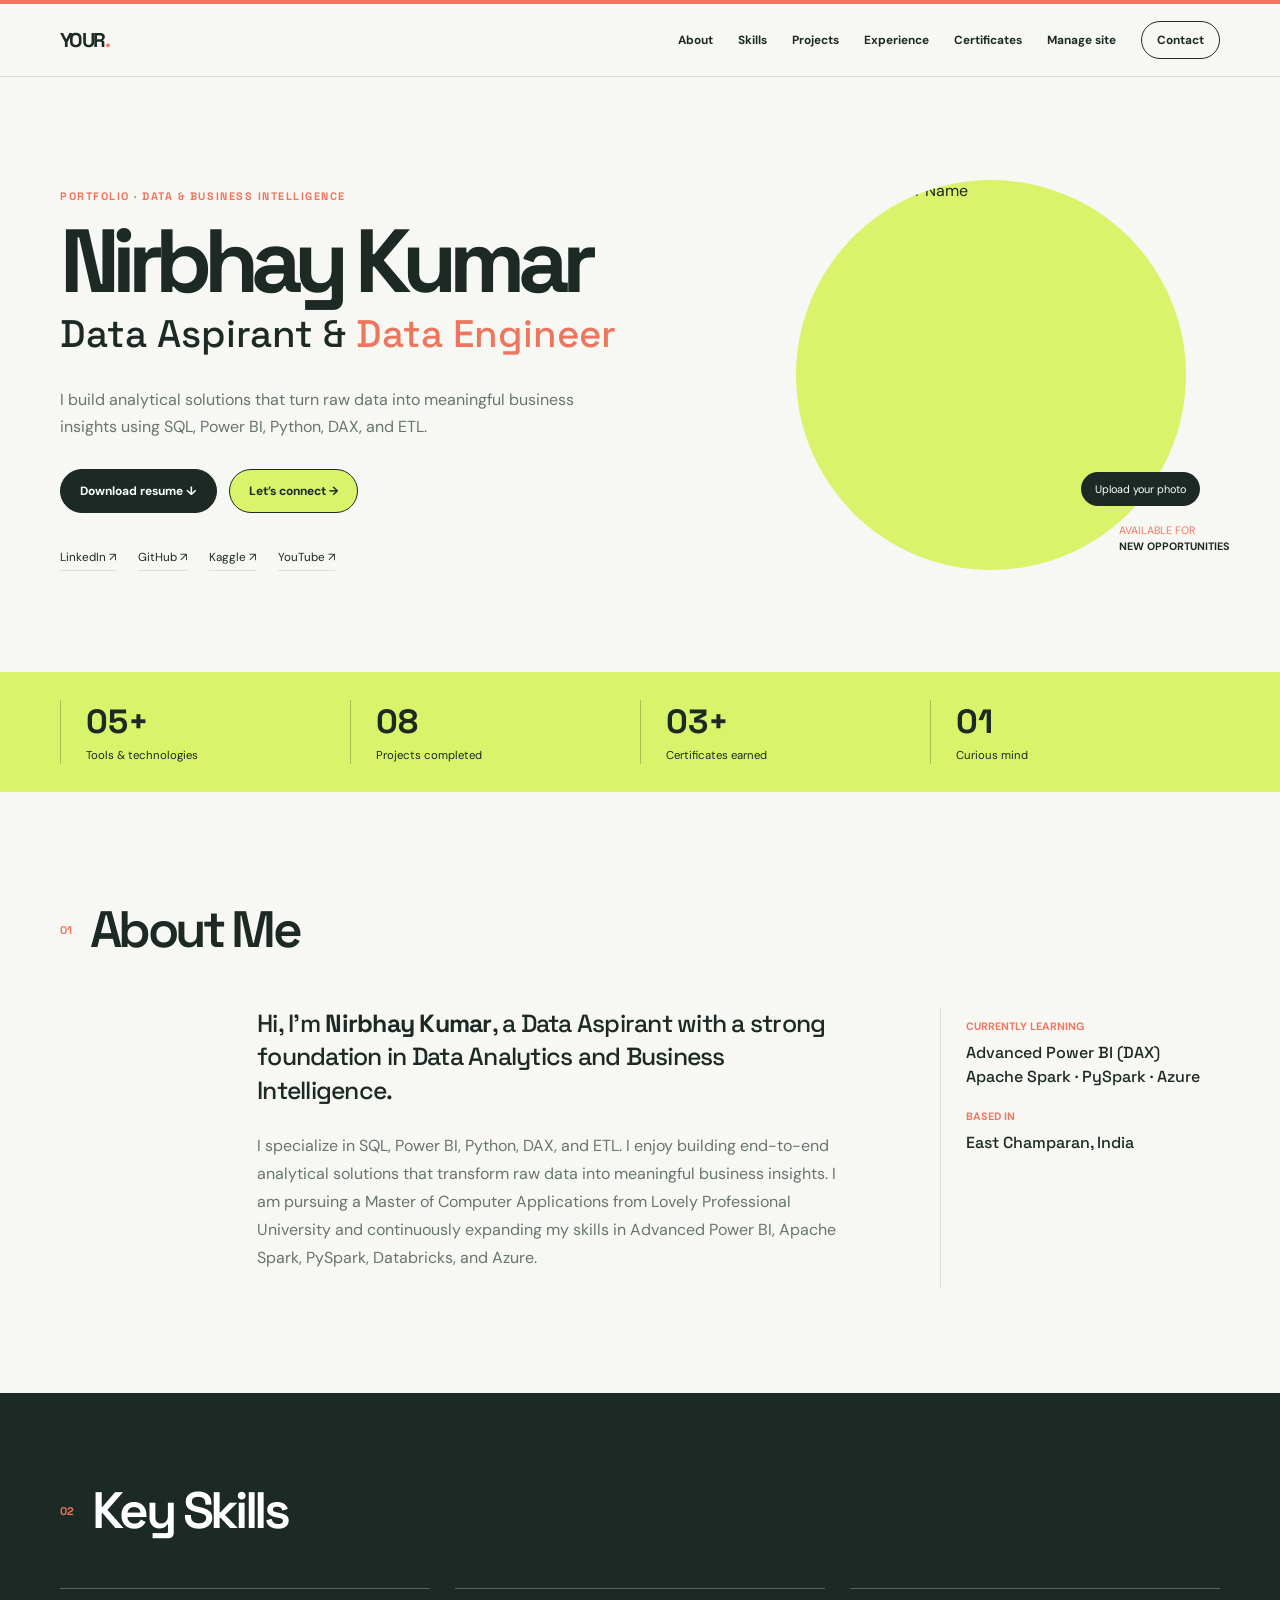
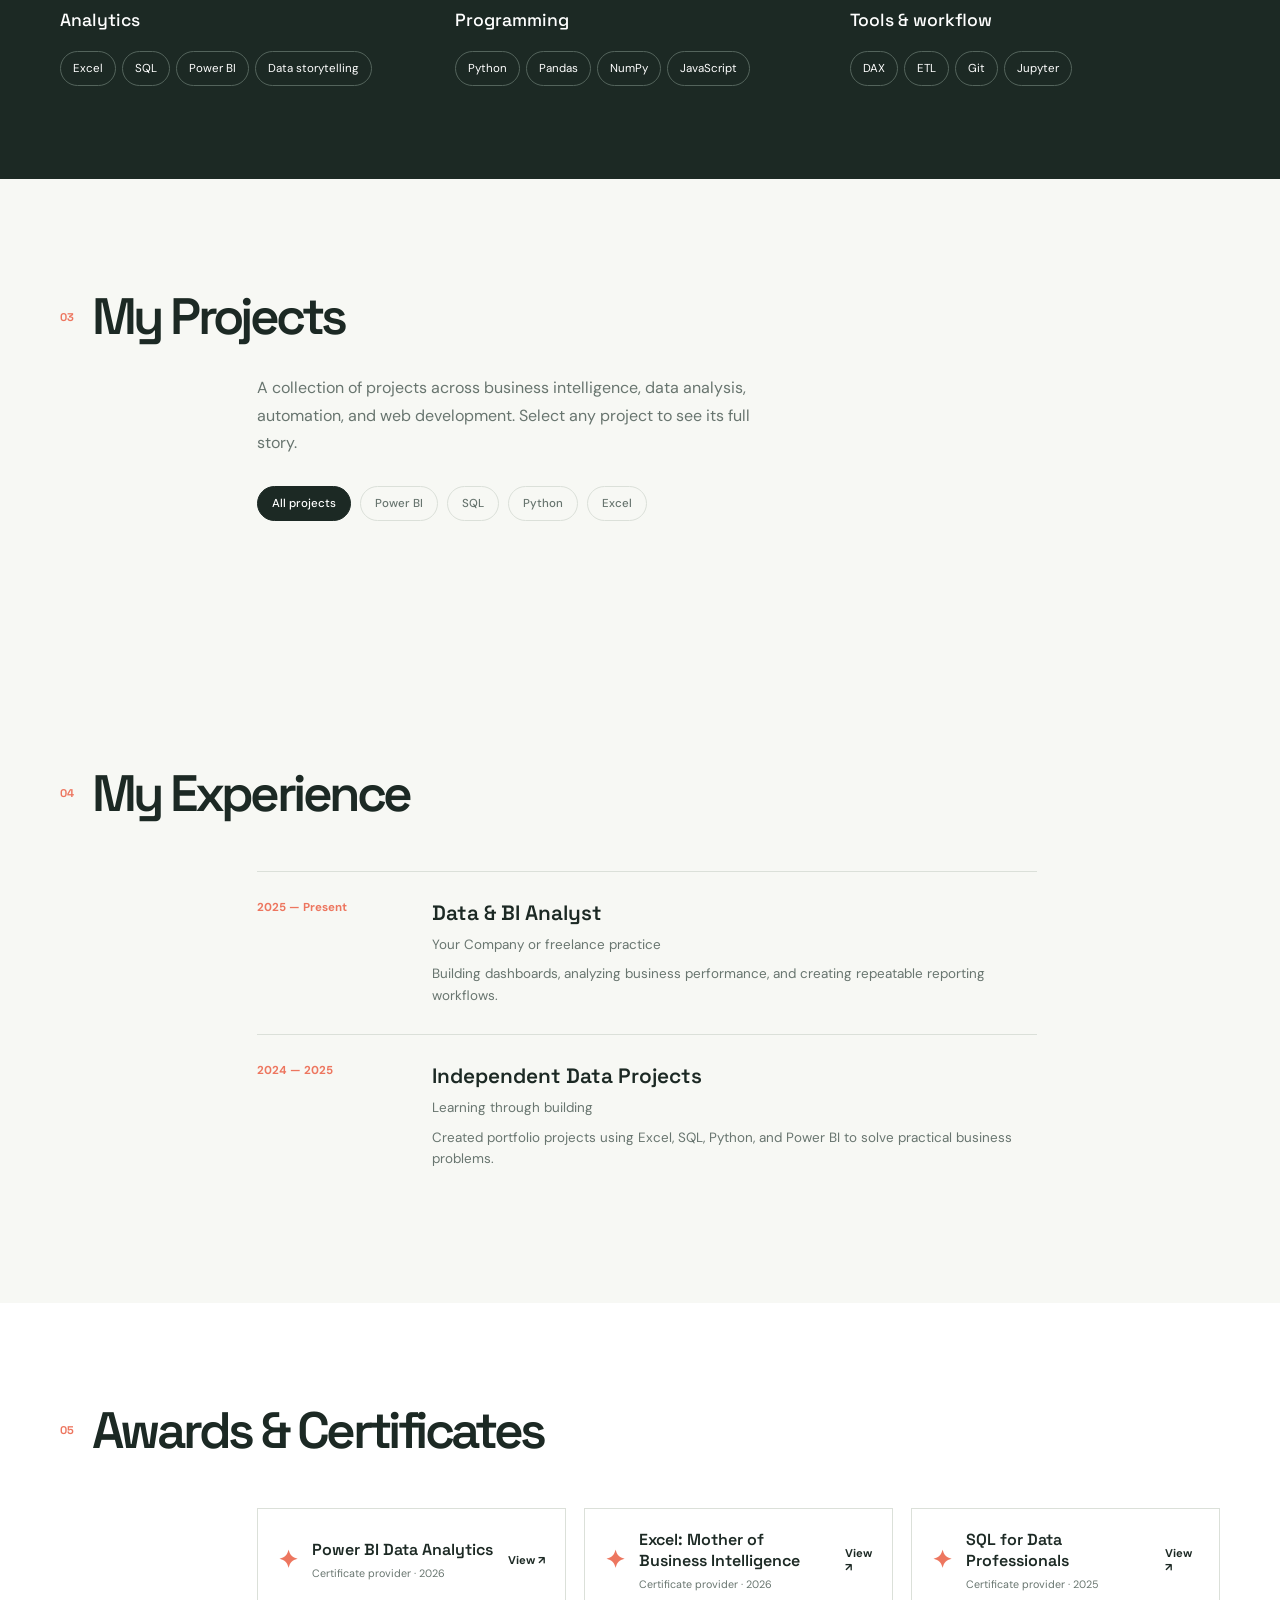
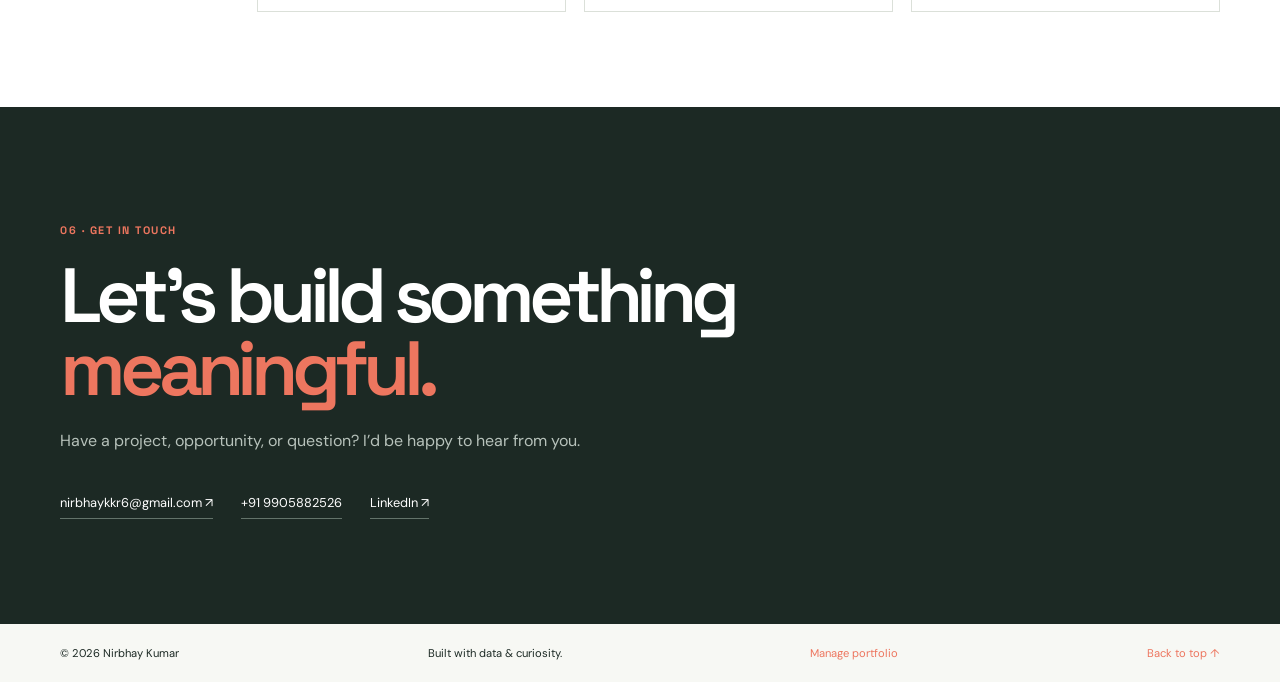
==== index.html @ 72045ef6 "Add files via upload" ====
<!doctype html>
<html lang="en">
<head>
  <meta charset="utf-8">
  <meta name="viewport" content="width=device-width,initial-scale=1">
  <meta name="description" content="Nirbhay Kumar — Data Aspirant and Data Engineer portfolio">
  <title>Nirbhay Kumar | Data Portfolio</title>
  <link rel="stylesheet" href="styles.css">
</head>
<body>
  <div class="topline"></div>
  <header class="header">
    <div class="wrap header-inner">
      <a class="logo" href="#home">YOUR<span>.</span></a>
      <nav class="nav" aria-label="Main navigation">
        <a href="#about">About</a><a href="#skills">Skills</a><a href="#projects">Projects</a>
        <a href="#experience">Experience</a><a href="#certificates">Certificates</a><a href="editor/editor.html">Manage site</a><a class="nav-button" href="#contact">Contact</a>
      </nav>
      <button class="menu-button" aria-label="Open menu">☰</button>
    </div>
  </header>

  <main id="home">
    <section class="profile-hero wrap">
      <div class="profile-copy">
        <p class="kicker">Portfolio · Data & Business Intelligence</p>
        <h1 id="portfolio-name">Nirbhay Kumar</h1>
        <h2 id="portfolio-title">Data Aspirant &amp; <span>Data Engineer</span></h2>
        <p class="lead" id="portfolio-tagline">I build analytical solutions that turn raw data into meaningful business insights using SQL, Power BI, Python, DAX, and ETL.</p>
        <div class="hero-actions"><a class="button dark" href="assets/resume/your-resume.pdf" download>Download resume ↓</a><a class="button light" href="#contact">Let’s connect →</a></div>
        <div class="socials"><a href="https://www.linkedin.com/" target="_blank" rel="noreferrer">LinkedIn ↗</a><a href="https://github.com/" target="_blank" rel="noreferrer">GitHub ↗</a><a href="https://www.kaggle.com/" target="_blank" rel="noreferrer">Kaggle ↗</a><a href="https://www.youtube.com/" target="_blank" rel="noreferrer">YouTube ↗</a></div>
      </div>
      <div class="profile-art">
        <div class="profile-photo"><img id="profile-image" src="assets/profile-placeholder.svg" alt="Portrait of Your Name"></div>
        <label for="profile-upload">Upload your photo</label><input id="profile-upload" type="file" accept="image/*" hidden>
        <div class="availability">AVAILABLE FOR<br><b>NEW OPPORTUNITIES</b></div>
      </div>
    </section>

    <section class="metrics"><div class="wrap metrics-grid">    <div><b>05+</b><span>Tools & technologies</span></div><div><b id="project-count">08</b><span>Projects completed</span></div><div><b id="certificate-count">03+</b><span>Certificates earned</span></div><div><b>01</b><span>Curious mind</span></div></div></section>

    <section class="section wrap" id="about"><div class="section-title"><small>01</small><h2>About Me</h2></div><div class="about-grid"><div><p class="large-copy" id="about-lead">Hi, I’m <b>Nirbhay Kumar</b>, a Data Aspirant with a strong foundation in Data Analytics and Business Intelligence.</p><p id="about-text">I specialize in SQL, Power BI, Python, DAX, and ETL. I enjoy building end-to-end analytical solutions that transform raw data into meaningful business insights. I am pursuing a Master of Computer Applications from Lovely Professional University and continuously expanding my skills in Advanced Power BI, Apache Spark, PySpark, Databricks, and Azure.</p></div><div class="about-note"><span>Currently learning</span><b id="learning-text">Advanced Power BI (DAX)<br>Apache Spark · PySpark · Azure</b><span>Based in</span><b id="location-text">East Champaran, India</b></div></div></section>

    <section class="skills-section" id="skills"><div class="wrap"><div class="section-title"><small>02</small><h2>Key Skills</h2></div><div class="skill-groups" id="skills-list"><div><h3>Analytics</h3><span>Excel</span><span>SQL</span><span>Power BI</span><span>Data storytelling</span></div><div><h3>Programming</h3><span>Python</span><span>Pandas</span><span>NumPy</span><span>JavaScript</span></div><div><h3>Tools & workflow</h3><span>DAX</span><span>ETL</span><span>Git</span><span>Jupyter</span></div></div></div></section>

    <section class="section wrap" id="projects"><div class="section-title"><small>03</small><h2>My Projects</h2></div><p class="section-intro">A collection of projects across business intelligence, data analysis, automation, and web development. Select any project to see its full story.</p><div class="filter-row"><button class="filter active" data-filter="all">All projects</button><button class="filter" data-filter="Power BI">Power BI</button><button class="filter" data-filter="SQL">SQL</button><button class="filter" data-filter="Python">Python</button><button class="filter" data-filter="Excel">Excel</button></div><div class="project-grid" id="project-grid"></div></section>

    <section class="section wrap" id="experience"><div class="section-title"><small>04</small><h2>My Experience</h2></div><div class="experience-list" id="experience-list"><article><time>2025 — Present</time><div><h3>Data &amp; BI Analyst</h3><p>Your Company or freelance practice</p><p>Building dashboards, analyzing business performance, and creating repeatable reporting workflows.</p></div></article><article><time>2024 — 2025</time><div><h3>Independent Data Projects</h3><p>Learning through building</p><p>Created portfolio projects using Excel, SQL, Python, and Power BI to solve practical business problems.</p></div></article></div></section>

    <section class="cert-section" id="certificates"><div class="wrap"><div class="section-title"><small>05</small><h2>Awards &amp; Certificates</h2></div><div class="cert-grid" id="certificates-list"><article><b>✦</b><div><h3>Power BI Data Analytics</h3><p>Certificate provider · 2026</p></div><a href="#" aria-label="View Power BI certificate">View ↗</a></article><article><b>✦</b><div><h3>Excel: Mother of Business Intelligence</h3><p>Certificate provider · 2026</p></div><a href="#" aria-label="View Excel certificate">View ↗</a></article><article><b>✦</b><div><h3>SQL for Data Professionals</h3><p>Certificate provider · 2025</p></div><a href="#" aria-label="View SQL certificate">View ↗</a></article></div></div></section>

    <section class="contact" id="contact"><div class="wrap"><p class="kicker">06 · Get in touch</p><h2>Let’s build something<br><span>meaningful.</span></h2><p>Have a project, opportunity, or question? I’d be happy to hear from you.</p><div class="contact-links"><a href="mailto:nirbhaykkr6@gmail.com">nirbhaykkr6@gmail.com ↗</a><a href="tel:+919905882526">+91 9905882526</a><a href="https://www.linkedin.com/in/nirbhay-kumar-32b947262/" target="_blank" rel="noreferrer">LinkedIn ↗</a></div></div></section>
  </main>
  <footer class="footer wrap"><span>© 2026 Nirbhay Kumar</span><span>Built with data & curiosity.</span><a href="editor/editor.html">Manage portfolio</a><a href="#home">Back to top ↑</a></footer>
  <dialog id="project-modal"><button class="modal-close" aria-label="Close project">×</button><div id="modal-content"></div></dialog>
  <script src="content/profile.js"></script><script src="content/certificates.js"></script><script src="content/projects.js"></script><script src="script.js"></script>
</body>
</html>
---- styles.css ----
@import url('https://fonts.googleapis.com/css2?family=DM+Sans:wght@400;500;700&family=Space+Grotesk:wght@500;600;700&display=swap');
:root{--ink:#1c2924;--muted:#68756f;--paper:#f7f8f4;--green:#d9f36a;--orange:#ed765f;--line:#dbe0d9;--white:#fff}*{box-sizing:border-box}html{scroll-behavior:smooth}body{background:var(--paper);color:var(--ink);font-family:"DM Sans",sans-serif;margin:0}.wrap{margin:auto;max-width:1160px;width:calc(100% - 48px)}a{color:inherit;text-decoration:none}.topline{background:var(--orange);height:4px}.header{background:rgba(247,248,244,.94);border-bottom:1px solid var(--line);position:sticky;top:0;z-index:5}.header-inner{align-items:center;display:flex;justify-content:space-between;min-height:72px}.logo{font:700 1.25rem "Space Grotesk";letter-spacing:-.08em}.logo span,.profile-copy h2 span,h2 span{color:var(--orange)}.nav{align-items:center;display:flex;gap:25px;font-size:.74rem;font-weight:700}.nav-button{border:1px solid var(--ink);border-radius:30px;padding:10px 15px}.menu-button{background:none;border:0;display:none;font-size:1.3rem}.profile-hero{align-items:center;display:grid;gap:100px;grid-template-columns:1.2fr .8fr;min-height:595px}.kicker{color:var(--orange);font:700 .68rem "Space Grotesk";letter-spacing:.14em;text-transform:uppercase}.profile-copy h1{font:700 clamp(3.5rem,7vw,6.5rem) "Space Grotesk";letter-spacing:-.09em;line-height:.87;margin:20px 0 8px}.profile-copy h2{font:500 clamp(1.5rem,3vw,2.4rem) "Space Grotesk";margin:0}.lead{color:var(--muted);font-size:1rem;line-height:1.7;margin:28px 0;max-width:570px}.hero-actions{display:flex;flex-wrap:wrap;gap:12px}.button{border:1px solid var(--ink);border-radius:30px;display:inline-block;font-size:.75rem;font-weight:700;padding:13px 19px}.button.dark{background:var(--ink);color:#fff}.button.light{background:var(--green)}.socials{display:flex;flex-wrap:wrap;gap:22px;margin-top:36px}.socials a{border-bottom:1px solid var(--line);font-size:.73rem;padding-bottom:5px}.profile-art{position:relative}.profile-photo{background:var(--green);border-radius:50%;height:min(390px,80vw);overflow:hidden;width:min(390px,80vw)}.profile-photo img{height:100%;object-fit:cover;width:100%}.profile-art label{background:var(--ink);border-radius:30px;color:#fff;cursor:pointer;font-size:.68rem;padding:10px 14px;position:absolute;right:20px;top:75%}.availability{bottom:4%;color:var(--orange);font-size:.67rem;line-height:1.5;position:absolute;right:-10px}.availability b{color:var(--ink)}.metrics{background:var(--green);padding:28px 0}.metrics-grid{display:grid;grid-template-columns:repeat(4,1fr)}.metrics-grid div{border-left:1px solid rgba(28,41,36,.25);padding-left:25px}.metrics-grid b{display:block;font:700 2.1rem "Space Grotesk"}.metrics-grid span{font-size:.71rem}.section{padding:105px 0}.section-title{align-items:center;display:flex;gap:18px;margin-bottom:45px}.section-title small{color:var(--orange);font:700 .7rem "Space Grotesk"}.section-title h2{font:600 clamp(2rem,4vw,3.6rem) "Space Grotesk";letter-spacing:-.07em;margin:0}.about-grid{display:grid;gap:100px;grid-template-columns:1.35fr .65fr;margin-left:17%}.large-copy{font:500 1.55rem "Space Grotesk";letter-spacing:-.03em;line-height:1.35;margin:0 0 25px}.about-grid p:not(.large-copy){color:var(--muted);line-height:1.75}.about-note{border-left:1px solid var(--line);display:flex;flex-direction:column;gap:8px;padding-left:25px}.about-note span{color:var(--orange);font-size:.67rem;font-weight:700;margin-top:12px;text-transform:uppercase}.about-note b{font:500 1rem "Space Grotesk";line-height:1.5}.skills-section{background:var(--ink);color:#fff;padding:85px 0}.skills-section .section-title h2{color:#fff}.skill-groups{display:grid;gap:25px;grid-template-columns:repeat(3,1fr)}.skill-groups>div{border-top:1px solid #54645c;padding-top:20px}.skill-groups h3{font:500 1.1rem "Space Grotesk";margin:0 0 20px}.skill-groups span{border:1px solid #54645c;border-radius:30px;display:inline-block;font-size:.72rem;margin:0 6px 8px 0;padding:9px 12px}.section-intro{color:var(--muted);line-height:1.7;margin:-20px 0 30px;margin-left:17%;max-width:500px}.filter-row{display:flex;gap:9px;margin-left:17%;margin-bottom:30px}.filter{background:transparent;border:1px solid var(--line);border-radius:30px;color:var(--muted);cursor:pointer;font:500 .72rem "DM Sans";padding:9px 14px}.filter.active,.filter:hover{background:var(--ink);border-color:var(--ink);color:#fff}.project-grid{display:grid;gap:18px;grid-template-columns:repeat(3,1fr);margin-left:17%}.project-card{background:#fff;border:1px solid var(--line);cursor:pointer;overflow:hidden;transition:transform .2s}.project-card:hover{transform:translateY(-5px)}.project-thumb{align-items:flex-end;background:var(--ink);display:flex;height:170px;justify-content:space-between;padding:18px}.project-thumb.power{background:#bdd3c5}.project-thumb.sql{background:#d9c7b8}.project-thumb.python{background:#23352e;color:var(--green)}.project-thumb.excel{background:var(--orange)}.project-thumb b{font:700 3.8rem "Space Grotesk";letter-spacing:-.1em}.tool-tag{background:var(--paper);border-radius:30px;color:var(--ink);font-size:.64rem;font-weight:700;padding:7px 10px}.project-body{padding:20px}.project-body small{color:var(--orange);font-size:.62rem;font-weight:700;text-transform:uppercase}.project-body h3{font:600 1.17rem "Space Grotesk";line-height:1.15;margin:9px 0}.project-body p{color:var(--muted);font-size:.77rem;line-height:1.55;margin:0}.project-link{display:block;font-size:.72rem;font-weight:700;margin-top:17px}.experience-list{margin-left:17%;max-width:780px}.experience-list article{border-top:1px solid var(--line);display:grid;gap:35px;grid-template-columns:140px 1fr;padding:28px 0}.experience-list time{color:var(--orange);font-size:.72rem;font-weight:700}.experience-list h3{font:600 1.3rem "Space Grotesk";margin:0}.experience-list p{color:var(--muted);font-size:.84rem;line-height:1.6;margin:8px 0 0}.cert-section{background:#fff;padding:95px 0}.cert-grid{display:grid;gap:18px;grid-template-columns:repeat(3,1fr);margin-left:17%}.cert-grid article{align-items:center;border:1px solid var(--line);display:flex;gap:14px;padding:20px}.cert-grid article>b{color:var(--orange);font-size:1.5rem}.cert-grid h3{font:600 1rem "Space Grotesk";margin:0}.cert-grid p{color:var(--muted);font-size:.67rem;margin:6px 0 0}.cert-grid a{font-size:.7rem;font-weight:700;margin-left:auto}.contact{background:var(--ink);color:#fff;padding:105px 0}.contact h2{font:600 clamp(2.8rem,6vw,5.5rem) "Space Grotesk";letter-spacing:-.08em;line-height:.95;margin:22px 0}.contact>div>p:not(.kicker){color:#b7c2bb;line-height:1.7}.contact-links{display:flex;flex-wrap:wrap;gap:28px;margin-top:40px}.contact-links a{border-bottom:1px solid #63736a;font-size:.8rem;padding-bottom:7px}.footer{display:flex;font-size:.7rem;justify-content:space-between;padding:22px 0}.footer a{color:var(--orange)}dialog{background:var(--paper);border:0;box-shadow:0 20px 80px #0005;max-width:780px;padding:0;width:calc(100% - 32px)}dialog::backdrop{background:#17231f99}.modal-close{background:none;border:0;cursor:pointer;font-size:2rem;position:absolute;right:15px;top:5px}.modal-inner{padding:38px}.modal-inner h2{font:600 2.5rem "Space Grotesk";letter-spacing:-.06em;margin:10px 0}.modal-inner p{color:var(--muted);line-height:1.7}.modal-meta{display:flex;flex-wrap:wrap;gap:25px;margin:25px 0}.modal-meta b{display:block;color:var(--orange);font-size:.65rem;text-transform:uppercase}.modal-meta span{font-size:.8rem}.modal-images{display:grid;gap:10px;grid-template-columns:repeat(3,1fr)}.modal-images img{height:150px;object-fit:cover;width:100%}.modal-actions{display:flex;flex-wrap:wrap;gap:12px;margin-top:25px}@media(max-width:760px){.wrap{width:calc(100% - 32px)}.nav{display:none}.menu-button{display:block}.profile-hero{gap:45px;grid-template-columns:1fr;padding:70px 0}.profile-art{justify-self:center}.metrics-grid{grid-template-columns:repeat(2,1fr);gap:25px}.metrics-grid div:nth-child(3){border-left:0;padding-left:0}.about-grid,.project-grid,.experience-list,.cert-grid{margin-left:0}.about-grid{gap:30px;grid-template-columns:1fr}.skill-groups,.cert-grid{grid-template-columns:1fr}.project-grid{grid-template-columns:1fr}.filter-row{margin-left:0;overflow:auto}.section{padding:75px 0}.experience-list article{grid-template-columns:1fr;gap:8px}.footer{gap:12px;flex-wrap:wrap}.nav.open{background:var(--paper);display:flex;flex-direction:column;left:0;padding:20px;position:absolute;right:0;top:72px}.modal-images{grid-template-columns:1fr}}
 .project-thumb{height:190px;overflow:hidden;position:relative}.project-thumb img{height:100%;inset:0;object-fit:cover;position:absolute;width:100%}.project-thumb:after{background:linear-gradient(0deg,#17231f88,transparent 55%);content:"";inset:0;position:absolute}.project-thumb .tool-tag{position:relative;z-index:1}.project-body h3{margin-bottom:12px}.project-domain{margin-bottom:8px!important}.project-domain b{color:var(--ink)}.project-footer{align-items:center;border-top:1px solid var(--line);display:flex;gap:10px;justify-content:space-between;margin-top:17px;padding-top:15px}.project-tool{color:var(--muted);font-size:.62rem}
 .certificate-image{height:58px;object-fit:cover;width:78px}
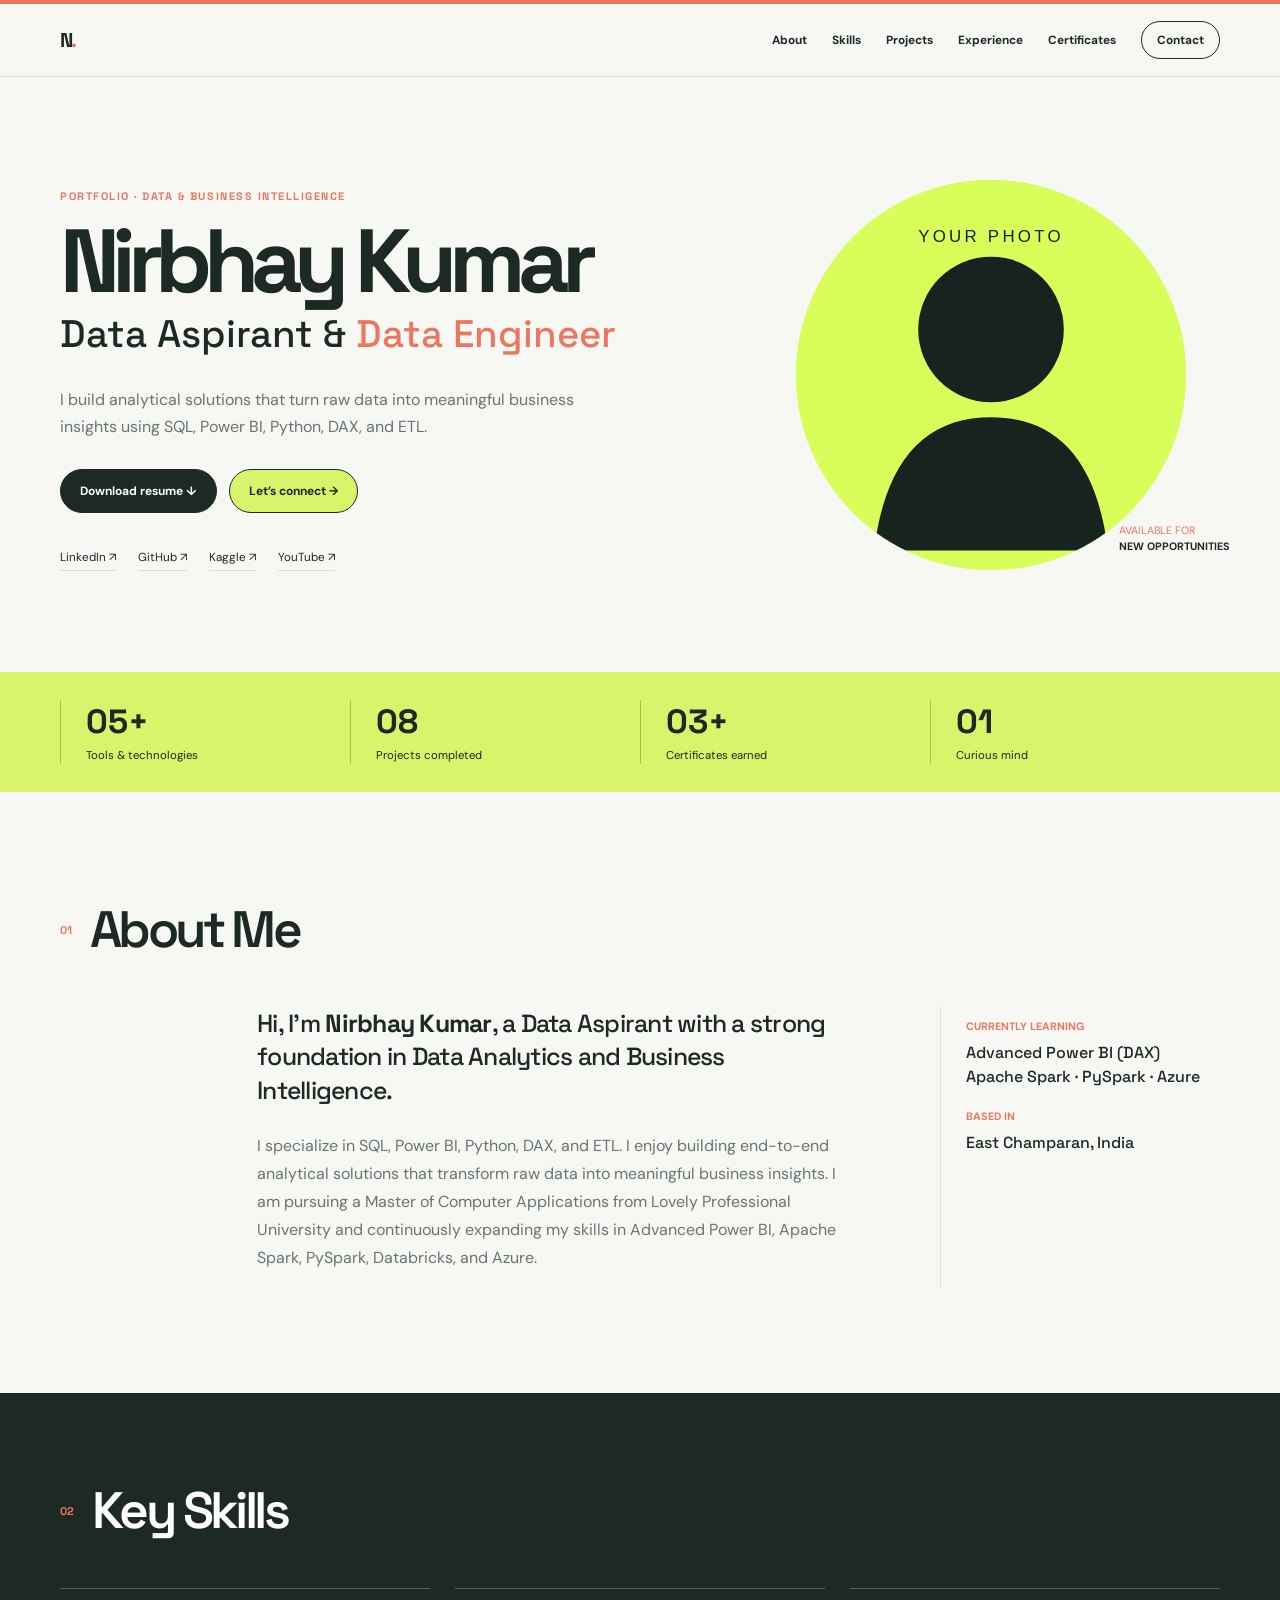
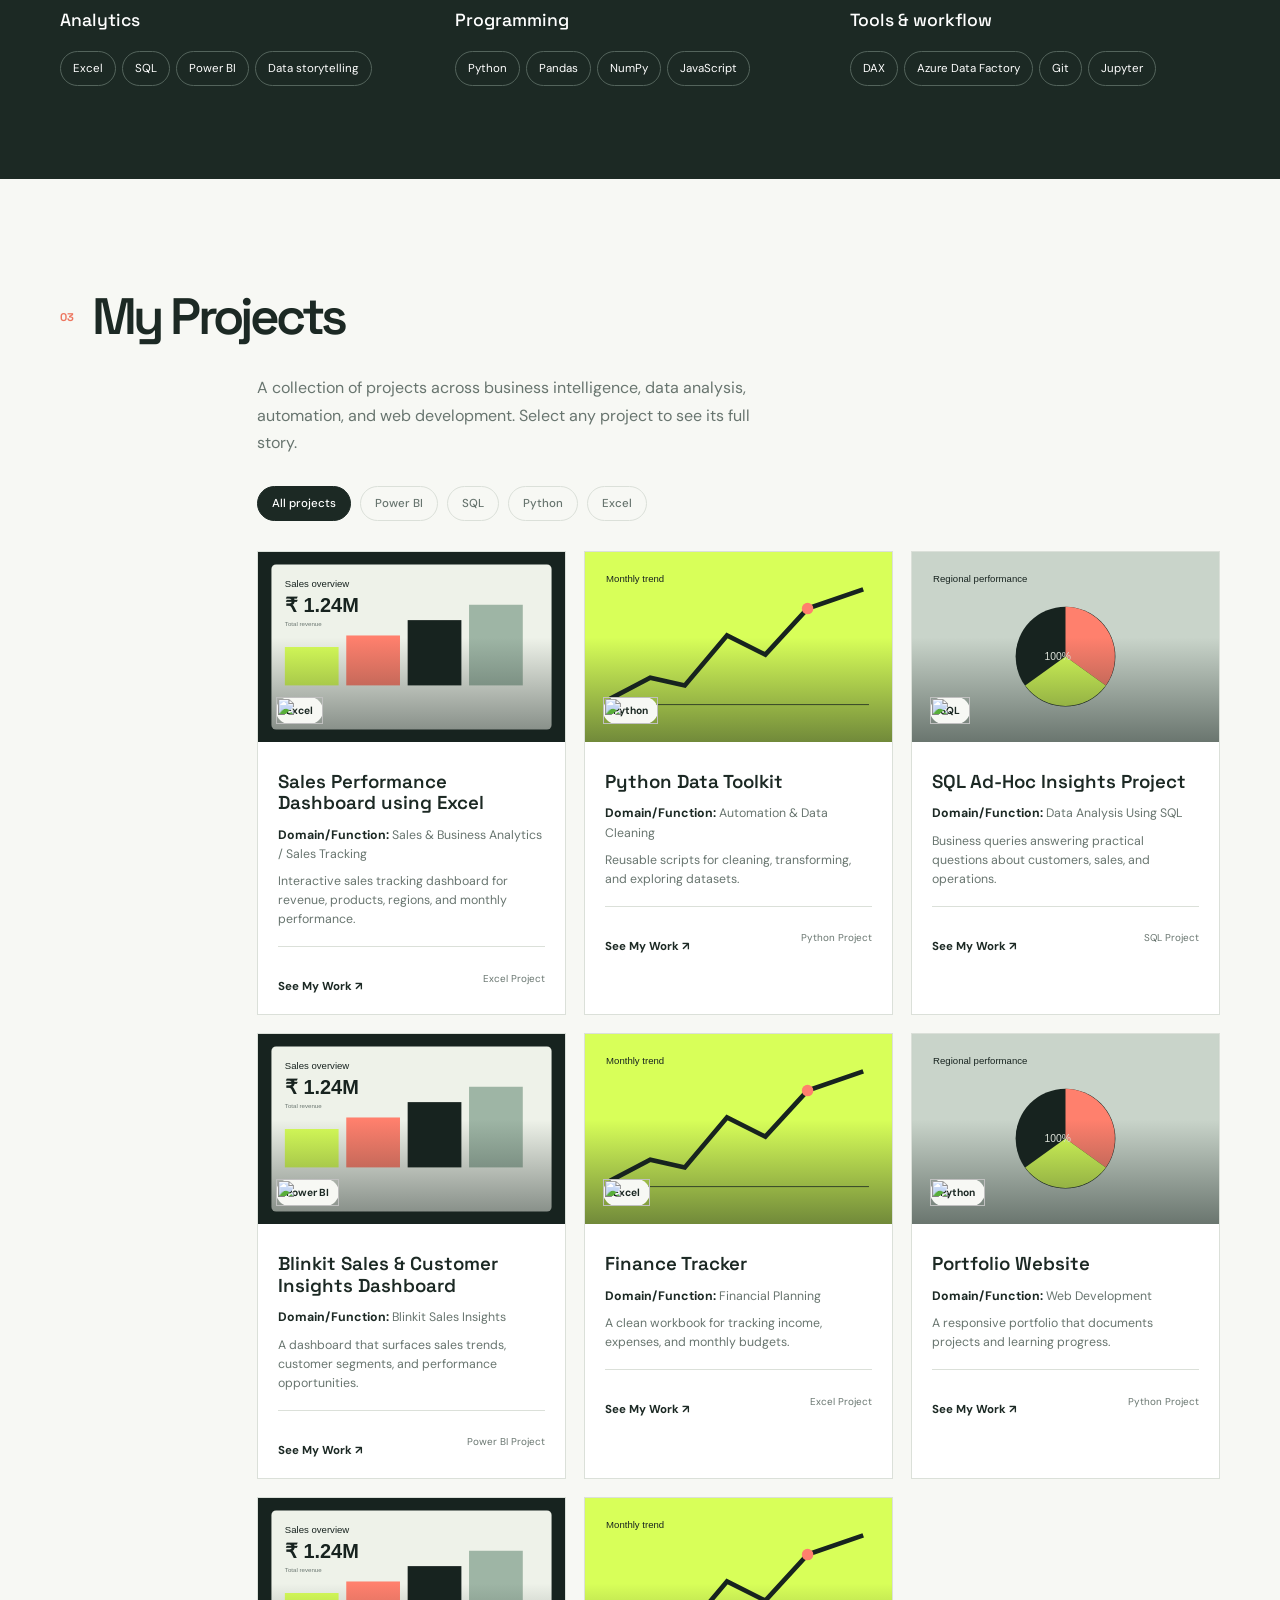
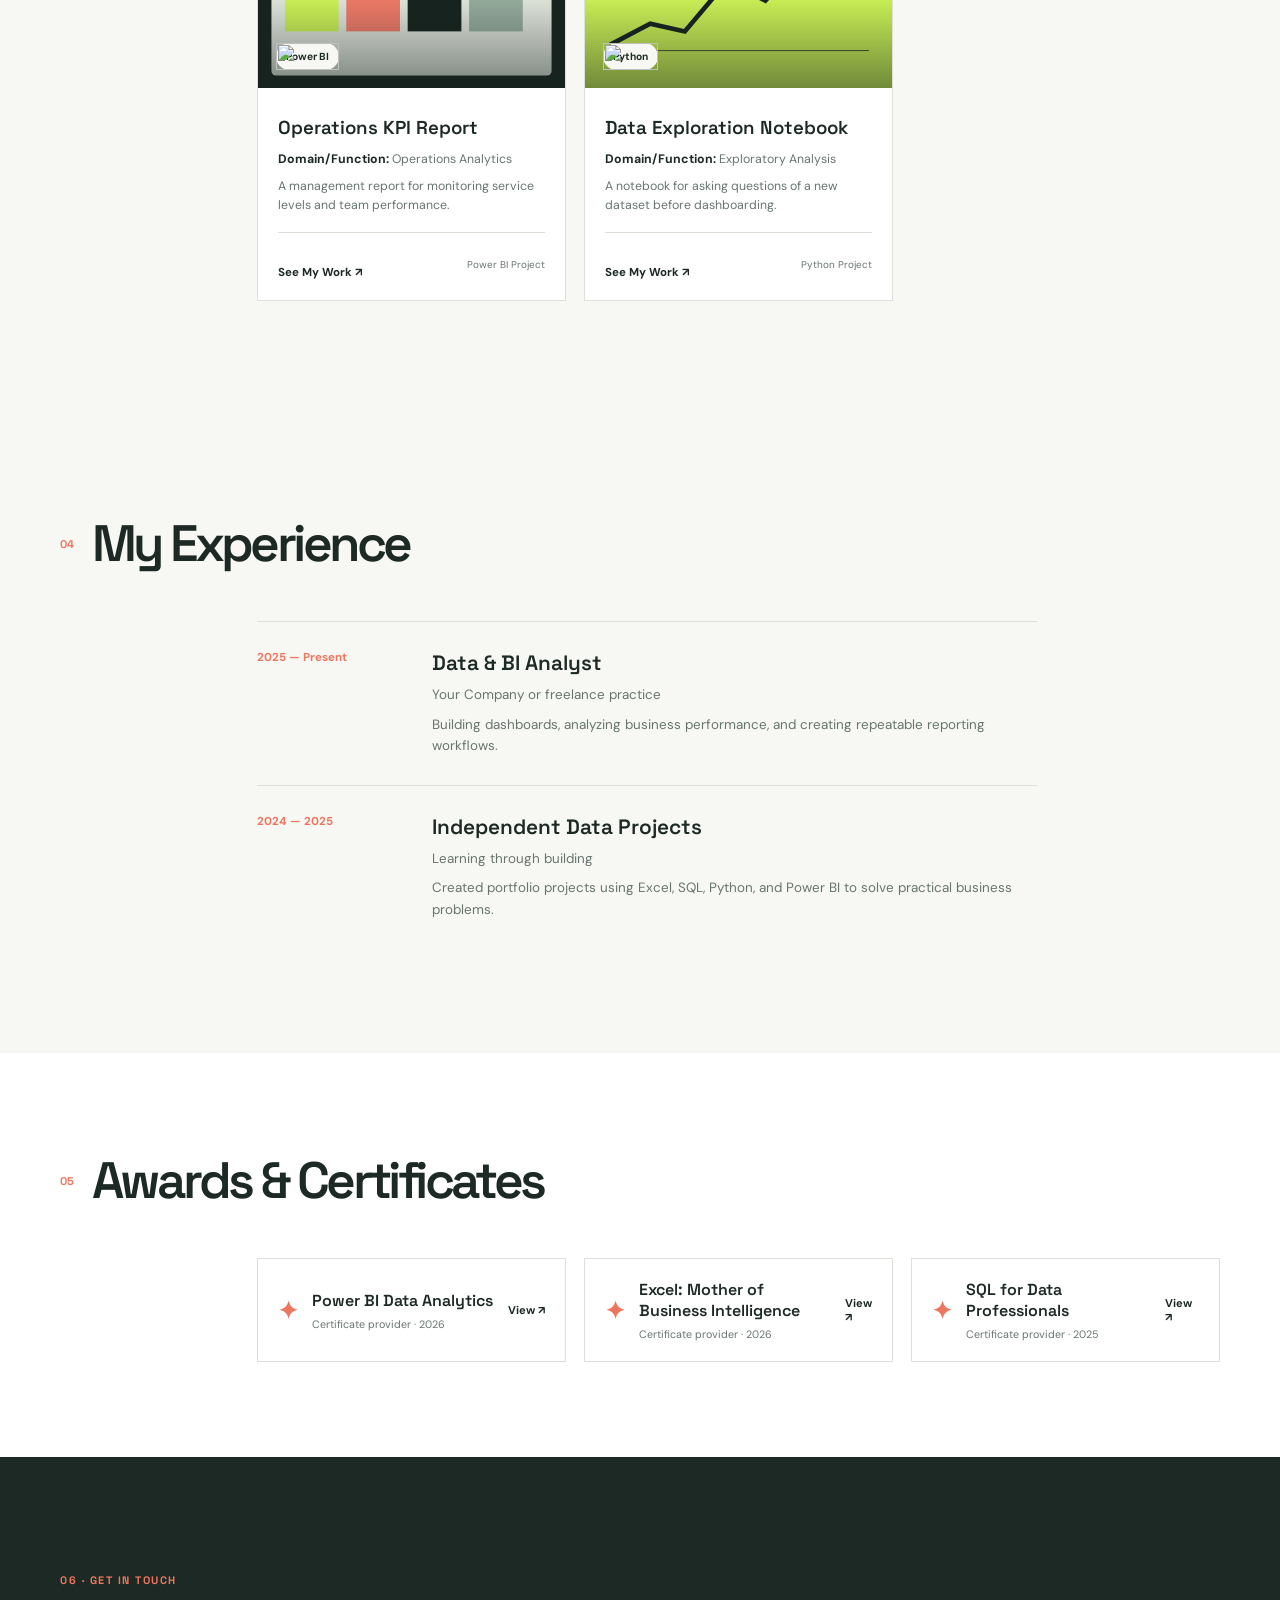
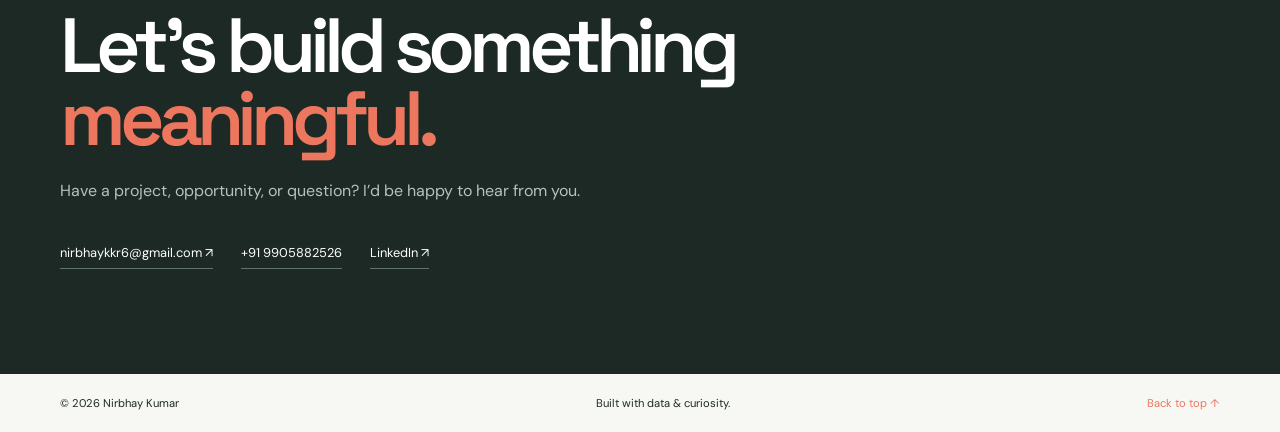
==== commit 3c3257c5: "Secure editor access and technology badges" ====
--- a/index.html
+++ b/index.html
@@ -11,10 +11,10 @@
   <div class="topline"></div>
   <header class="header">
     <div class="wrap header-inner">
-      <a class="logo" href="#home">YOUR<span>.</span></a>
+      <a class="logo" href="#home">N<span>.</span></a>
       <nav class="nav" aria-label="Main navigation">
         <a href="#about">About</a><a href="#skills">Skills</a><a href="#projects">Projects</a>
-        <a href="#experience">Experience</a><a href="#certificates">Certificates</a><a href="editor/editor.html">Manage site</a><a class="nav-button" href="#contact">Contact</a>
+        <a href="#experience">Experience</a><a href="#certificates">Certificates</a><a class="nav-button" href="#contact">Contact</a>
       </nav>
       <button class="menu-button" aria-label="Open menu">☰</button>
     </div>
@@ -31,8 +31,7 @@
         <div class="socials"><a href="https://www.linkedin.com/" target="_blank" rel="noreferrer">LinkedIn ↗</a><a href="https://github.com/" target="_blank" rel="noreferrer">GitHub ↗</a><a href="https://www.kaggle.com/" target="_blank" rel="noreferrer">Kaggle ↗</a><a href="https://www.youtube.com/" target="_blank" rel="noreferrer">YouTube ↗</a></div>
       </div>
       <div class="profile-art">
-        <div class="profile-photo"><img id="profile-image" src="assets/profile-placeholder.svg" alt="Portrait of Your Name"></div>
-        <label for="profile-upload">Upload your photo</label><input id="profile-upload" type="file" accept="image/*" hidden>
+        <div class="profile-photo"><img id="profile-image" src="assets/profile-placeholder.svg" alt="Portrait of Nirbhay Kumar"></div>
         <div class="availability">AVAILABLE FOR<br><b>NEW OPPORTUNITIES</b></div>
       </div>
     </section>
@@ -41,7 +40,7 @@
 
     <section class="section wrap" id="about"><div class="section-title"><small>01</small><h2>About Me</h2></div><div class="about-grid"><div><p class="large-copy" id="about-lead">Hi, I’m <b>Nirbhay Kumar</b>, a Data Aspirant with a strong foundation in Data Analytics and Business Intelligence.</p><p id="about-text">I specialize in SQL, Power BI, Python, DAX, and ETL. I enjoy building end-to-end analytical solutions that transform raw data into meaningful business insights. I am pursuing a Master of Computer Applications from Lovely Professional University and continuously expanding my skills in Advanced Power BI, Apache Spark, PySpark, Databricks, and Azure.</p></div><div class="about-note"><span>Currently learning</span><b id="learning-text">Advanced Power BI (DAX)<br>Apache Spark · PySpark · Azure</b><span>Based in</span><b id="location-text">East Champaran, India</b></div></div></section>
 
-    <section class="skills-section" id="skills"><div class="wrap"><div class="section-title"><small>02</small><h2>Key Skills</h2></div><div class="skill-groups" id="skills-list"><div><h3>Analytics</h3><span>Excel</span><span>SQL</span><span>Power BI</span><span>Data storytelling</span></div><div><h3>Programming</h3><span>Python</span><span>Pandas</span><span>NumPy</span><span>JavaScript</span></div><div><h3>Tools & workflow</h3><span>DAX</span><span>ETL</span><span>Git</span><span>Jupyter</span></div></div></div></section>
+    <section class="skills-section" id="skills"><div class="wrap"><div class="section-title"><small>02</small><h2>Key Skills</h2></div><div class="skill-groups" id="skills-list"><div><h3>Analytics</h3><span data-tech="excel">Excel</span><span data-tech="sql">SQL</span><span data-tech="power-bi">Power BI</span><span>Data storytelling</span></div><div><h3>Programming</h3><span data-tech="python">Python</span><span data-tech="pandas">Pandas</span><span data-tech="numpy">NumPy</span><span data-tech="javascript">JavaScript</span></div><div><h3>Tools & workflow</h3><span data-tech="dax">DAX</span><span data-tech="adf">Azure Data Factory</span><span data-tech="git">Git</span><span data-tech="jupyter">Jupyter</span></div></div></div></section>
 
     <section class="section wrap" id="projects"><div class="section-title"><small>03</small><h2>My Projects</h2></div><p class="section-intro">A collection of projects across business intelligence, data analysis, automation, and web development. Select any project to see its full story.</p><div class="filter-row"><button class="filter active" data-filter="all">All projects</button><button class="filter" data-filter="Power BI">Power BI</button><button class="filter" data-filter="SQL">SQL</button><button class="filter" data-filter="Python">Python</button><button class="filter" data-filter="Excel">Excel</button></div><div class="project-grid" id="project-grid"></div></section>
 
@@ -51,8 +50,8 @@
 
     <section class="contact" id="contact"><div class="wrap"><p class="kicker">06 · Get in touch</p><h2>Let’s build something<br><span>meaningful.</span></h2><p>Have a project, opportunity, or question? I’d be happy to hear from you.</p><div class="contact-links"><a href="mailto:nirbhaykkr6@gmail.com">nirbhaykkr6@gmail.com ↗</a><a href="tel:+919905882526">+91 9905882526</a><a href="https://www.linkedin.com/in/nirbhay-kumar-32b947262/" target="_blank" rel="noreferrer">LinkedIn ↗</a></div></div></section>
   </main>
-  <footer class="footer wrap"><span>© 2026 Nirbhay Kumar</span><span>Built with data & curiosity.</span><a href="editor/editor.html">Manage portfolio</a><a href="#home">Back to top ↑</a></footer>
+  <footer class="footer wrap"><span>© 2026 Nirbhay Kumar</span><span>Built with data & curiosity.</span><a href="#home">Back to top ↑</a></footer>
   <dialog id="project-modal"><button class="modal-close" aria-label="Close project">×</button><div id="modal-content"></div></dialog>
-  <script src="content/profile.js"></script><script src="content/certificates.js"></script><script src="content/projects.js"></script><script src="script.js"></script>
+  <script src="content/projects.js"></script><script src="script.js"></script>
 </body>
 </html>
--- a/styles.css
+++ b/styles.css
@@ -1,4 +1,4 @@
 @import url('https://fonts.googleapis.com/css2?family=DM+Sans:wght@400;500;700&family=Space+Grotesk:wght@500;600;700&display=swap');
 :root{--ink:#1c2924;--muted:#68756f;--paper:#f7f8f4;--green:#d9f36a;--orange:#ed765f;--line:#dbe0d9;--white:#fff}*{box-sizing:border-box}html{scroll-behavior:smooth}body{background:var(--paper);color:var(--ink);font-family:"DM Sans",sans-serif;margin:0}.wrap{margin:auto;max-width:1160px;width:calc(100% - 48px)}a{color:inherit;text-decoration:none}.topline{background:var(--orange);height:4px}.header{background:rgba(247,248,244,.94);border-bottom:1px solid var(--line);position:sticky;top:0;z-index:5}.header-inner{align-items:center;display:flex;justify-content:space-between;min-height:72px}.logo{font:700 1.25rem "Space Grotesk";letter-spacing:-.08em}.logo span,.profile-copy h2 span,h2 span{color:var(--orange)}.nav{align-items:center;display:flex;gap:25px;font-size:.74rem;font-weight:700}.nav-button{border:1px solid var(--ink);border-radius:30px;padding:10px 15px}.menu-button{background:none;border:0;display:none;font-size:1.3rem}.profile-hero{align-items:center;display:grid;gap:100px;grid-template-columns:1.2fr .8fr;min-height:595px}.kicker{color:var(--orange);font:700 .68rem "Space Grotesk";letter-spacing:.14em;text-transform:uppercase}.profile-copy h1{font:700 clamp(3.5rem,7vw,6.5rem) "Space Grotesk";letter-spacing:-.09em;line-height:.87;margin:20px 0 8px}.profile-copy h2{font:500 clamp(1.5rem,3vw,2.4rem) "Space Grotesk";margin:0}.lead{color:var(--muted);font-size:1rem;line-height:1.7;margin:28px 0;max-width:570px}.hero-actions{display:flex;flex-wrap:wrap;gap:12px}.button{border:1px solid var(--ink);border-radius:30px;display:inline-block;font-size:.75rem;font-weight:700;padding:13px 19px}.button.dark{background:var(--ink);color:#fff}.button.light{background:var(--green)}.socials{display:flex;flex-wrap:wrap;gap:22px;margin-top:36px}.socials a{border-bottom:1px solid var(--line);font-size:.73rem;padding-bottom:5px}.profile-art{position:relative}.profile-photo{background:var(--green);border-radius:50%;height:min(390px,80vw);overflow:hidden;width:min(390px,80vw)}.profile-photo img{height:100%;object-fit:cover;width:100%}.profile-art label{background:var(--ink);border-radius:30px;color:#fff;cursor:pointer;font-size:.68rem;padding:10px 14px;position:absolute;right:20px;top:75%}.availability{bottom:4%;color:var(--orange);font-size:.67rem;line-height:1.5;position:absolute;right:-10px}.availability b{color:var(--ink)}.metrics{background:var(--green);padding:28px 0}.metrics-grid{display:grid;grid-template-columns:repeat(4,1fr)}.metrics-grid div{border-left:1px solid rgba(28,41,36,.25);padding-left:25px}.metrics-grid b{display:block;font:700 2.1rem "Space Grotesk"}.metrics-grid span{font-size:.71rem}.section{padding:105px 0}.section-title{align-items:center;display:flex;gap:18px;margin-bottom:45px}.section-title small{color:var(--orange);font:700 .7rem "Space Grotesk"}.section-title h2{font:600 clamp(2rem,4vw,3.6rem) "Space Grotesk";letter-spacing:-.07em;margin:0}.about-grid{display:grid;gap:100px;grid-template-columns:1.35fr .65fr;margin-left:17%}.large-copy{font:500 1.55rem "Space Grotesk";letter-spacing:-.03em;line-height:1.35;margin:0 0 25px}.about-grid p:not(.large-copy){color:var(--muted);line-height:1.75}.about-note{border-left:1px solid var(--line);display:flex;flex-direction:column;gap:8px;padding-left:25px}.about-note span{color:var(--orange);font-size:.67rem;font-weight:700;margin-top:12px;text-transform:uppercase}.about-note b{font:500 1rem "Space Grotesk";line-height:1.5}.skills-section{background:var(--ink);color:#fff;padding:85px 0}.skills-section .section-title h2{color:#fff}.skill-groups{display:grid;gap:25px;grid-template-columns:repeat(3,1fr)}.skill-groups>div{border-top:1px solid #54645c;padding-top:20px}.skill-groups h3{font:500 1.1rem "Space Grotesk";margin:0 0 20px}.skill-groups span{border:1px solid #54645c;border-radius:30px;display:inline-block;font-size:.72rem;margin:0 6px 8px 0;padding:9px 12px}.section-intro{color:var(--muted);line-height:1.7;margin:-20px 0 30px;margin-left:17%;max-width:500px}.filter-row{display:flex;gap:9px;margin-left:17%;margin-bottom:30px}.filter{background:transparent;border:1px solid var(--line);border-radius:30px;color:var(--muted);cursor:pointer;font:500 .72rem "DM Sans";padding:9px 14px}.filter.active,.filter:hover{background:var(--ink);border-color:var(--ink);color:#fff}.project-grid{display:grid;gap:18px;grid-template-columns:repeat(3,1fr);margin-left:17%}.project-card{background:#fff;border:1px solid var(--line);cursor:pointer;overflow:hidden;transition:transform .2s}.project-card:hover{transform:translateY(-5px)}.project-thumb{align-items:flex-end;background:var(--ink);display:flex;height:170px;justify-content:space-between;padding:18px}.project-thumb.power{background:#bdd3c5}.project-thumb.sql{background:#d9c7b8}.project-thumb.python{background:#23352e;color:var(--green)}.project-thumb.excel{background:var(--orange)}.project-thumb b{font:700 3.8rem "Space Grotesk";letter-spacing:-.1em}.tool-tag{background:var(--paper);border-radius:30px;color:var(--ink);font-size:.64rem;font-weight:700;padding:7px 10px}.project-body{padding:20px}.project-body small{color:var(--orange);font-size:.62rem;font-weight:700;text-transform:uppercase}.project-body h3{font:600 1.17rem "Space Grotesk";line-height:1.15;margin:9px 0}.project-body p{color:var(--muted);font-size:.77rem;line-height:1.55;margin:0}.project-link{display:block;font-size:.72rem;font-weight:700;margin-top:17px}.experience-list{margin-left:17%;max-width:780px}.experience-list article{border-top:1px solid var(--line);display:grid;gap:35px;grid-template-columns:140px 1fr;padding:28px 0}.experience-list time{color:var(--orange);font-size:.72rem;font-weight:700}.experience-list h3{font:600 1.3rem "Space Grotesk";margin:0}.experience-list p{color:var(--muted);font-size:.84rem;line-height:1.6;margin:8px 0 0}.cert-section{background:#fff;padding:95px 0}.cert-grid{display:grid;gap:18px;grid-template-columns:repeat(3,1fr);margin-left:17%}.cert-grid article{align-items:center;border:1px solid var(--line);display:flex;gap:14px;padding:20px}.cert-grid article>b{color:var(--orange);font-size:1.5rem}.cert-grid h3{font:600 1rem "Space Grotesk";margin:0}.cert-grid p{color:var(--muted);font-size:.67rem;margin:6px 0 0}.cert-grid a{font-size:.7rem;font-weight:700;margin-left:auto}.contact{background:var(--ink);color:#fff;padding:105px 0}.contact h2{font:600 clamp(2.8rem,6vw,5.5rem) "Space Grotesk";letter-spacing:-.08em;line-height:.95;margin:22px 0}.contact>div>p:not(.kicker){color:#b7c2bb;line-height:1.7}.contact-links{display:flex;flex-wrap:wrap;gap:28px;margin-top:40px}.contact-links a{border-bottom:1px solid #63736a;font-size:.8rem;padding-bottom:7px}.footer{display:flex;font-size:.7rem;justify-content:space-between;padding:22px 0}.footer a{color:var(--orange)}dialog{background:var(--paper);border:0;box-shadow:0 20px 80px #0005;max-width:780px;padding:0;width:calc(100% - 32px)}dialog::backdrop{background:#17231f99}.modal-close{background:none;border:0;cursor:pointer;font-size:2rem;position:absolute;right:15px;top:5px}.modal-inner{padding:38px}.modal-inner h2{font:600 2.5rem "Space Grotesk";letter-spacing:-.06em;margin:10px 0}.modal-inner p{color:var(--muted);line-height:1.7}.modal-meta{display:flex;flex-wrap:wrap;gap:25px;margin:25px 0}.modal-meta b{display:block;color:var(--orange);font-size:.65rem;text-transform:uppercase}.modal-meta span{font-size:.8rem}.modal-images{display:grid;gap:10px;grid-template-columns:repeat(3,1fr)}.modal-images img{height:150px;object-fit:cover;width:100%}.modal-actions{display:flex;flex-wrap:wrap;gap:12px;margin-top:25px}@media(max-width:760px){.wrap{width:calc(100% - 32px)}.nav{display:none}.menu-button{display:block}.profile-hero{gap:45px;grid-template-columns:1fr;padding:70px 0}.profile-art{justify-self:center}.metrics-grid{grid-template-columns:repeat(2,1fr);gap:25px}.metrics-grid div:nth-child(3){border-left:0;padding-left:0}.about-grid,.project-grid,.experience-list,.cert-grid{margin-left:0}.about-grid{gap:30px;grid-template-columns:1fr}.skill-groups,.cert-grid{grid-template-columns:1fr}.project-grid{grid-template-columns:1fr}.filter-row{margin-left:0;overflow:auto}.section{padding:75px 0}.experience-list article{grid-template-columns:1fr;gap:8px}.footer{gap:12px;flex-wrap:wrap}.nav.open{background:var(--paper);display:flex;flex-direction:column;left:0;padding:20px;position:absolute;right:0;top:72px}.modal-images{grid-template-columns:1fr}}
  .project-thumb{height:190px;overflow:hidden;position:relative}.project-thumb img{height:100%;inset:0;object-fit:cover;position:absolute;width:100%}.project-thumb:after{background:linear-gradient(0deg,#17231f88,transparent 55%);content:"";inset:0;position:absolute}.project-thumb .tool-tag{position:relative;z-index:1}.project-body h3{margin-bottom:12px}.project-domain{margin-bottom:8px!important}.project-domain b{color:var(--ink)}.project-footer{align-items:center;border-top:1px solid var(--line);display:flex;gap:10px;justify-content:space-between;margin-top:17px;padding-top:15px}.project-tool{color:var(--muted);font-size:.62rem}
- .certificate-image{height:58px;object-fit:cover;width:78px}
+ .certificate-image{height:58px;object-fit:cover;width:78px}.skill-groups span{align-items:center;display:inline-flex;gap:7px}.tool-tag{align-items:center;display:inline-flex;gap:6px}.technology-logo{height:18px;object-fit:contain;width:18px}
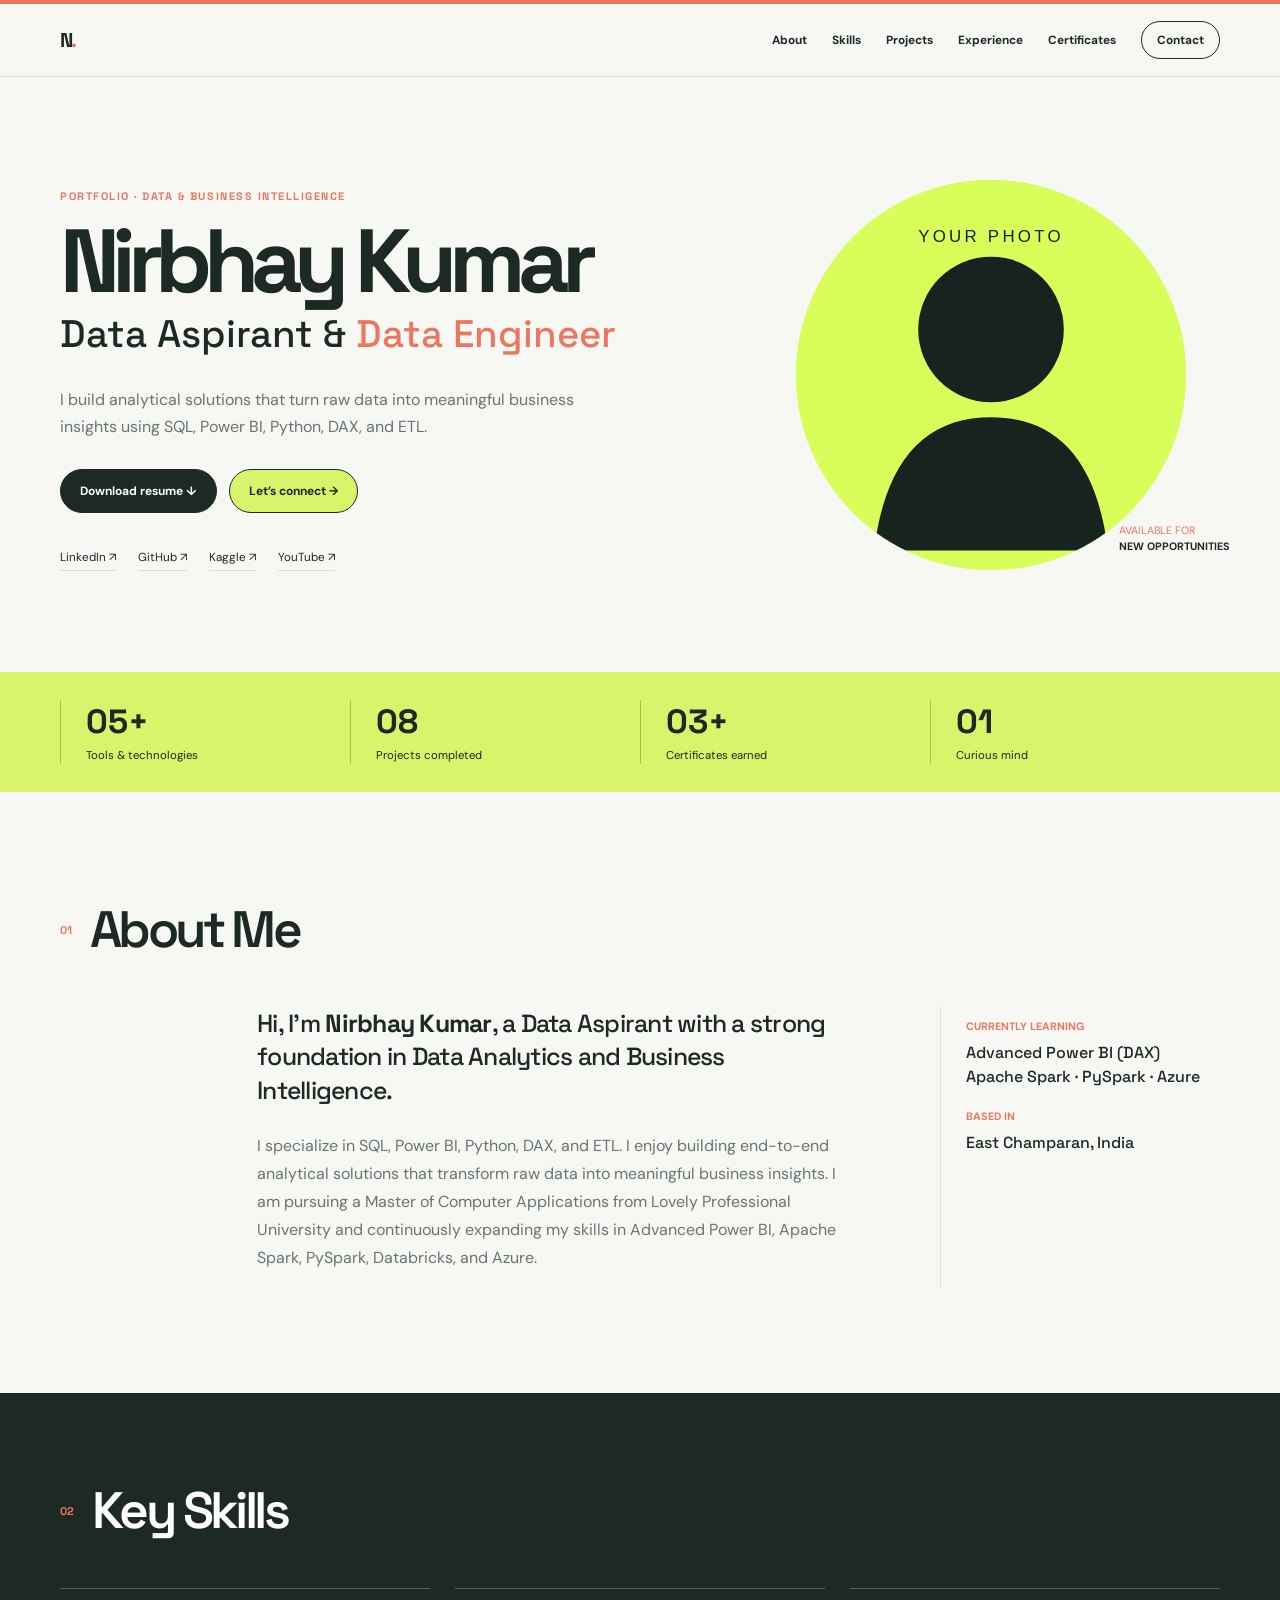
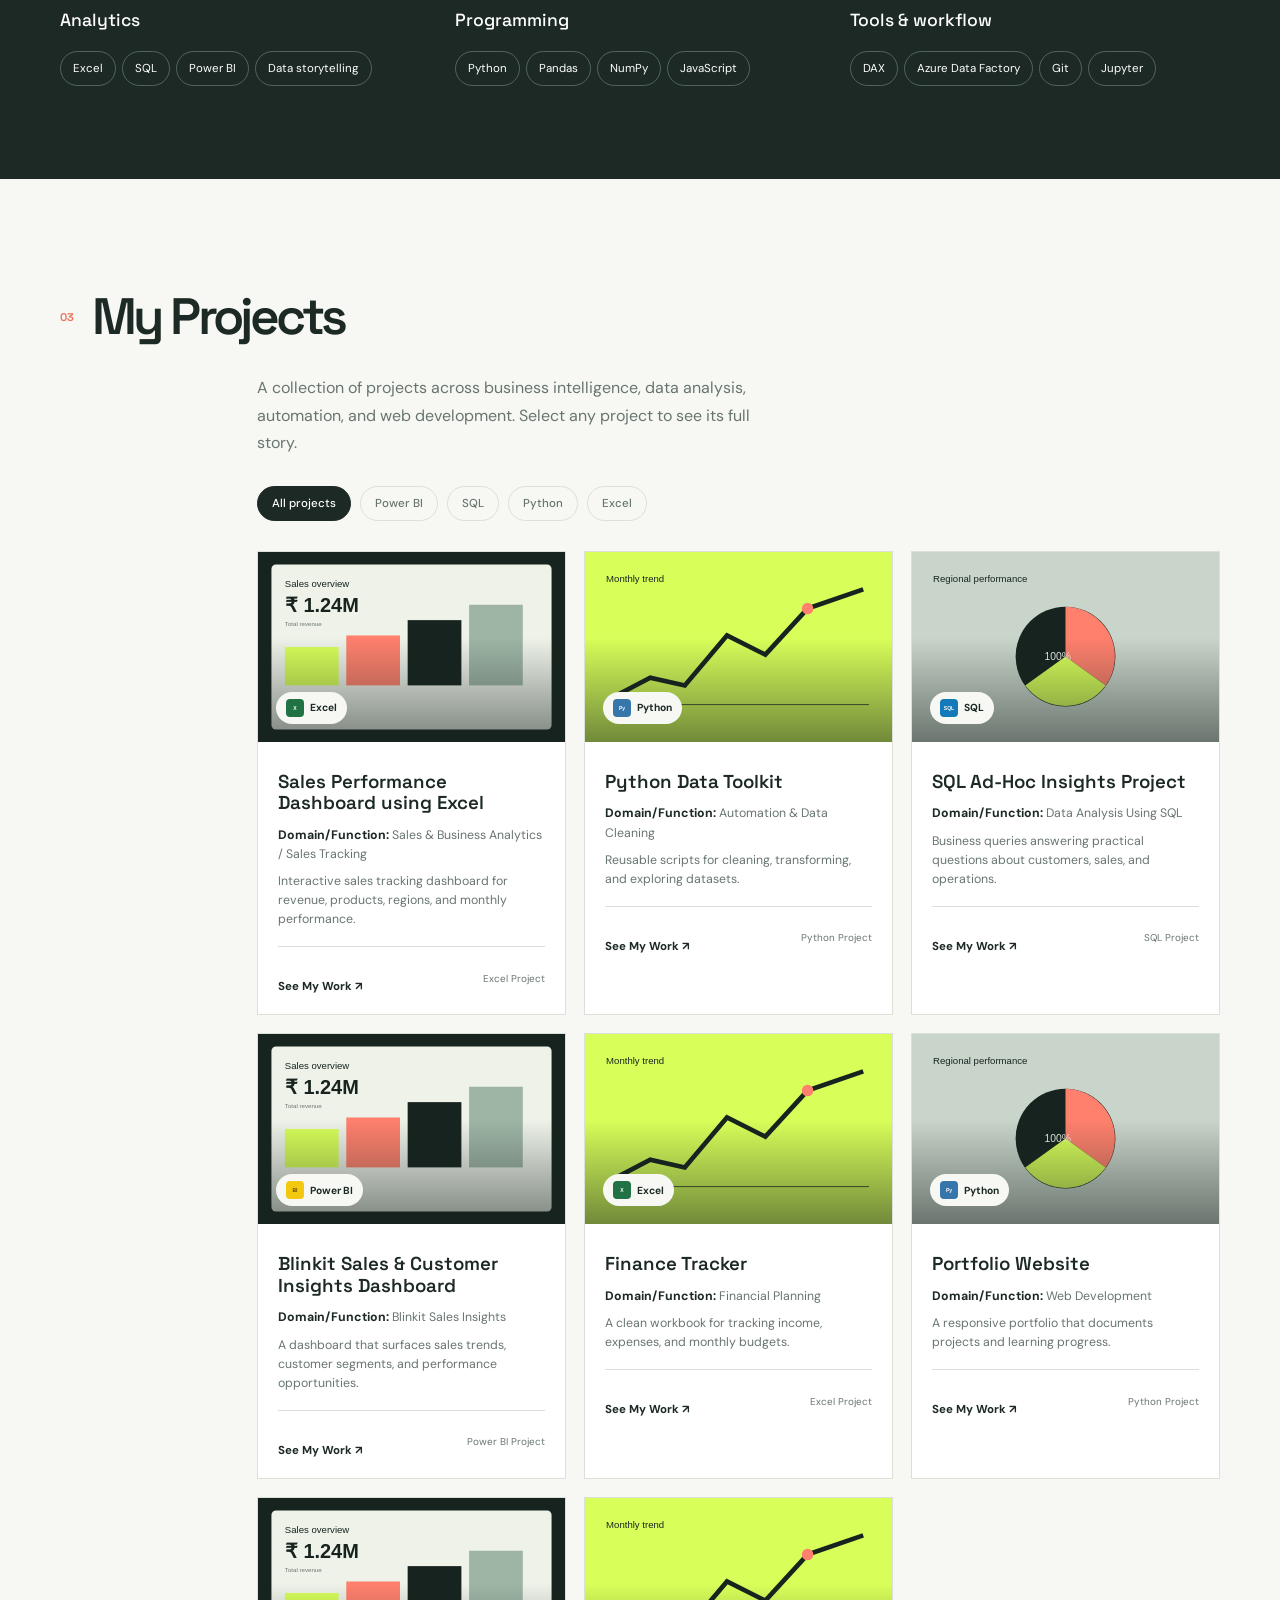
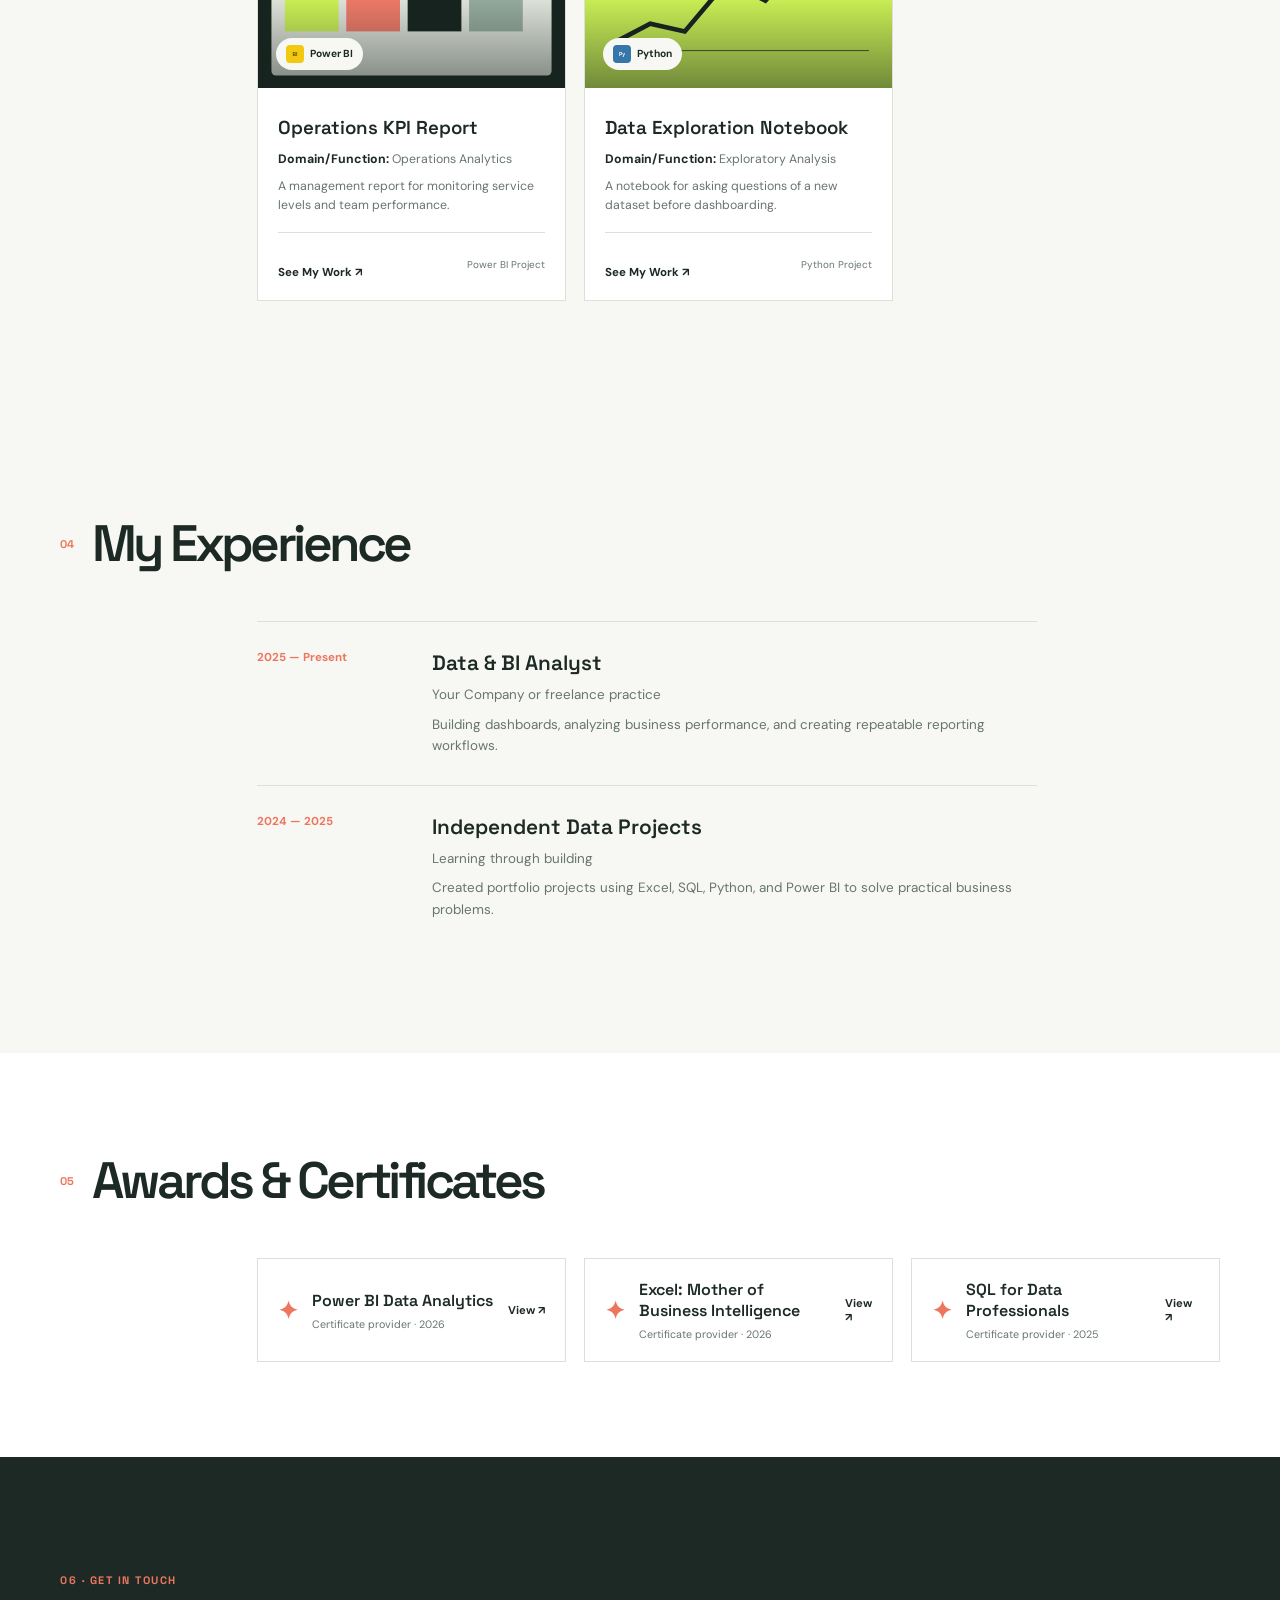
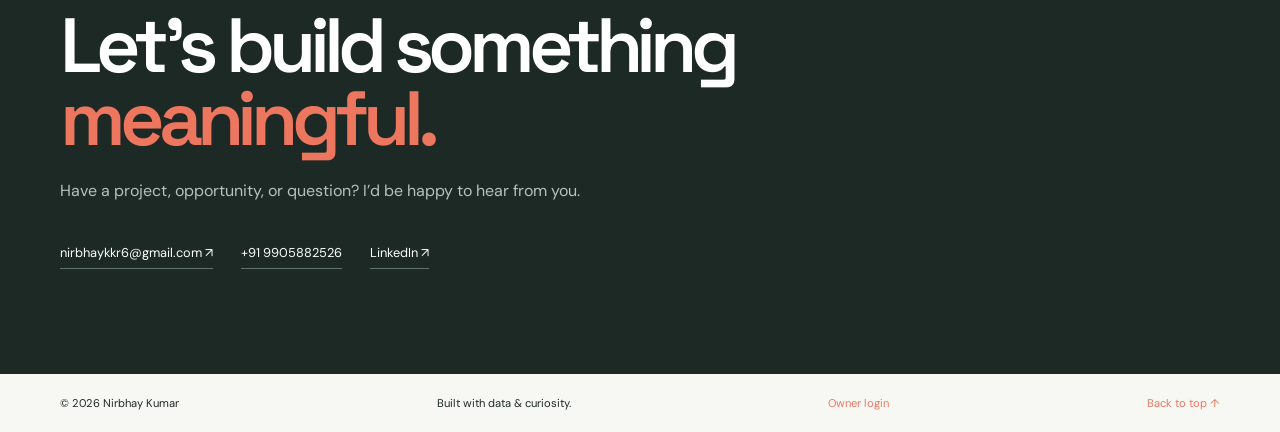
==== commit 769afbb1: "Connect owner login from portfolio" ====
--- a/index.html
+++ b/index.html
@@ -50,7 +50,7 @@
 
     <section class="contact" id="contact"><div class="wrap"><p class="kicker">06 · Get in touch</p><h2>Let’s build something<br><span>meaningful.</span></h2><p>Have a project, opportunity, or question? I’d be happy to hear from you.</p><div class="contact-links"><a href="mailto:nirbhaykkr6@gmail.com">nirbhaykkr6@gmail.com ↗</a><a href="tel:+919905882526">+91 9905882526</a><a href="https://www.linkedin.com/in/nirbhay-kumar-32b947262/" target="_blank" rel="noreferrer">LinkedIn ↗</a></div></div></section>
   </main>
-  <footer class="footer wrap"><span>© 2026 Nirbhay Kumar</span><span>Built with data & curiosity.</span><a href="#home">Back to top ↑</a></footer>
+  <footer class="footer wrap"><span>© 2026 Nirbhay Kumar</span><span>Built with data & curiosity.</span><a href="editor/editor.html">Owner login</a><a href="#home">Back to top ↑</a></footer>
   <dialog id="project-modal"><button class="modal-close" aria-label="Close project">×</button><div id="modal-content"></div></dialog>
   <script src="content/projects.js"></script><script src="script.js"></script>
 </body>
